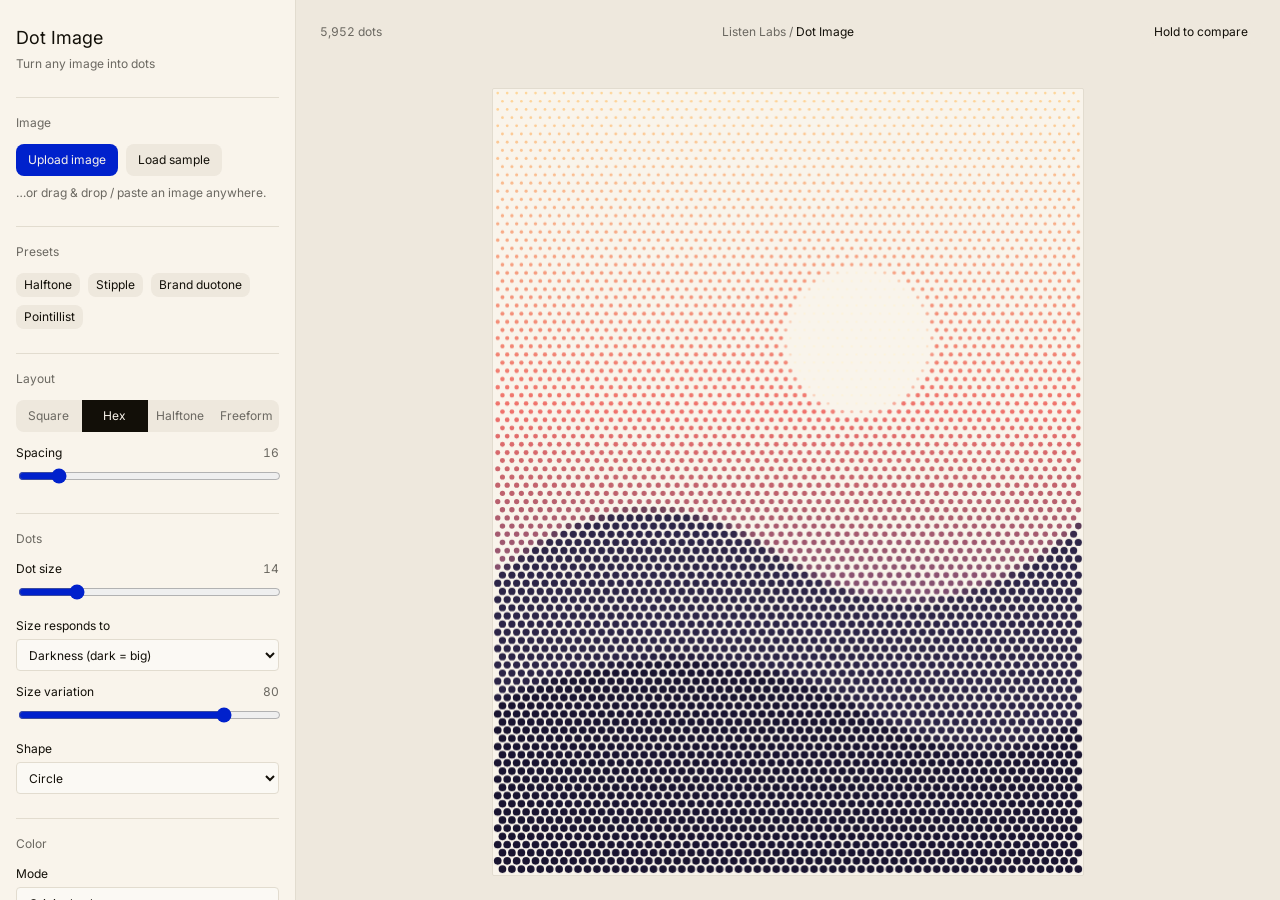
==== index.html @ 4ffbb8e3 "Reskin UI to Listen Labs brand guidelines (Paper theme) Apply brand tokens throughout: Paper light/d" ====
<!DOCTYPE html>
<html lang="en">
<head>
<meta charset="UTF-8">
<meta name="viewport" content="width=device-width, initial-scale=1.0">
<title>Dot Image — image dotification tool</title>
<link rel="preconnect" href="https://fonts.googleapis.com">
<link rel="preconnect" href="https://fonts.gstatic.com" crossorigin>
<link href="https://fonts.googleapis.com/css2?family=Inter&display=swap" rel="stylesheet">
<link rel="stylesheet" href="styles.css">
</head>
<body>
<div class="app">

  <aside class="sidebar">
    <header class="brand">
      <h1>Dot Image</h1>
      <p>Turn any image into dots</p>
    </header>

    <section class="group">
      <h2>Image</h2>
      <div class="row">
        <button id="uploadBtn" class="btn primary">Upload image</button>
        <button id="sampleBtn" class="btn">Load sample</button>
      </div>
      <p class="hint">…or drag &amp; drop / paste an image anywhere.</p>
      <input type="file" id="fileInput" accept="image/*" hidden>
    </section>

    <section class="group">
      <h2>Presets</h2>
      <div class="preset-row">
        <button class="btn chip" data-preset="halftone">Halftone</button>
        <button class="btn chip" data-preset="stipple">Stipple</button>
        <button class="btn chip" data-preset="duotone">Brand duotone</button>
        <button class="btn chip" data-preset="pointillist">Pointillist</button>
      </div>
    </section>

    <section class="group">
      <h2>Layout</h2>
      <div class="seg" id="layoutSeg">
        <button data-layout="square">Square</button>
        <button data-layout="hex" class="active">Hex</button>
        <button data-layout="halftone">Halftone</button>
        <button data-layout="scatter">Freeform</button>
      </div>

      <label class="control" data-show="square hex halftone">
        <span>Spacing <output id="spacingOut"></output></span>
        <input type="range" id="spacing" min="6" max="80" step="1">
      </label>

      <label class="control" data-show="halftone">
        <span>Grid angle <output id="angleOut"></output></span>
        <input type="range" id="angle" min="0" max="90" step="1">
      </label>

      <label class="control" data-show="scatter">
        <span>Dot count <output id="countOut"></output></span>
        <input type="range" id="count" min="200" max="50000" step="100">
      </label>

      <label class="control" data-show="scatter">
        <span>Min spacing <output id="minDistOut"></output></span>
        <input type="range" id="minDist" min="0" max="30" step="0.5">
      </label>

      <label class="check control" data-show="scatter">
        <input type="checkbox" id="importance" checked>
        <span>Density follows image (more dots in dark areas)</span>
      </label>

      <div class="row control" data-show="scatter">
        <label class="inline">Seed <input type="number" id="seed" min="1" max="99999" value="7"></label>
        <button id="shuffleBtn" class="btn">Shuffle</button>
      </div>
    </section>

    <section class="group">
      <h2>Dots</h2>
      <label class="control">
        <span>Dot size <output id="dotSizeOut"></output></span>
        <input type="range" id="dotSize" min="2" max="60" step="1">
      </label>

      <label class="control">
        <span>Size responds to</span>
        <select id="sizeMode">
          <option value="uniform">Nothing (uniform)</option>
          <option value="dark" selected>Darkness (dark = big)</option>
          <option value="light">Brightness (light = big)</option>
        </select>
      </label>

      <label class="control" id="sizeRangeWrap">
        <span>Size variation <output id="sizeRangeOut"></output></span>
        <input type="range" id="sizeRange" min="0" max="100" step="1">
      </label>

      <label class="control">
        <span>Shape</span>
        <select id="shape">
          <option value="circle" selected>Circle</option>
          <option value="square">Square</option>
        </select>
      </label>
    </section>

    <section class="group">
      <h2>Color</h2>
      <label class="control">
        <span>Mode</span>
        <select id="colorMode">
          <option value="original" selected>Original colors</option>
          <option value="limited">Limited palette (from image)</option>
          <option value="duotone">Duotone</option>
          <option value="tritone">Tritone</option>
          <option value="custom">Custom palette</option>
          <option value="mono">Monochrome</option>
        </select>
      </label>

      <label class="control" data-color="limited">
        <span>Palette size <output id="paletteSizeOut"></output></span>
        <input type="range" id="paletteSize" min="2" max="16" step="1">
      </label>

      <div class="row control" data-color="duotone tritone">
        <label class="swatch">Dark <input type="color" id="duoDark" value="#120F08"></label>
        <label class="swatch" data-color="tritone">Mid <input type="color" id="triMid" value="#0021CC"></label>
        <label class="swatch">Light <input type="color" id="duoLight" value="#F9F4EB"></label>
      </div>

      <label class="control" data-color="custom">
        <span>Palette colors <output id="customCountOut"></output></span>
        <input type="range" id="customCount" min="2" max="6" step="1">
      </label>
      <div class="row control" data-color="custom" id="customSwatches">
        <input type="color" value="#0021CC">
        <input type="color" value="#E5A119">
        <input type="color" value="#F9F4EB">
        <input type="color" value="#120F08">
        <input type="color" value="#14B84B">
        <input type="color" value="#CF6317">
      </div>

      <div class="row control" data-color="mono">
        <label class="swatch">Dot color <input type="color" id="monoColor" value="#120F08"></label>
      </div>

      <div class="row">
        <label class="swatch">Background <input type="color" id="bgColor" value="#F9F4EB"></label>
        <label class="check inline"><input type="checkbox" id="bgTransparent"> Transparent</label>
      </div>
    </section>

    <section class="group">
      <h2>Export</h2>
      <div class="row">
        <button id="exportSvg" class="btn">SVG</button>
        <select id="pngScale">
          <option value="1000">PNG 1000px</option>
          <option value="2000" selected>PNG 2000px</option>
          <option value="4000">PNG 4000px</option>
        </select>
        <button id="exportPng" class="btn">PNG</button>
      </div>
      <div class="row">
        <button id="copyBtn" class="btn">Copy image</button>
        <button id="exportWebm" class="btn">Animation (WebM)</button>
      </div>
      <p class="hint" id="exportStatus"></p>
    </section>
  </aside>

  <main class="stage" id="stage">
    <div class="brand-header">
      <span class="brand-prefix">Listen Labs /</span>
      <span class="brand-title"> Dot Image</span>
    </div>
    <span id="dotReadout">–</span>
    <button id="compareBtn" class="btn small">Hold to compare</button>
    <div class="canvas-wrap" id="canvasWrap">
      <canvas id="canvas"></canvas>
      <div class="drop-hint" id="dropHint">Drop an image here</div>
    </div>
  </main>

</div>
<script src="app.js"></script>
</body>
</html>
---- styles.css ----
/* Listen Labs brand — Paper theme tokens.
 * Inter 400 only; no letter-spacing, no all-caps, no shadows.
 * Spacing on a 4px even-number base; radius scale 0/2/4/8/12/16. */

:root {
  /* Paper — light */
  --content-primary: #120F08;
  --content-secondary: #6B6861;
  --content-disabled: #B6B4AF;
  --content-brand: #0021CC;
  --content-brand-contrast: #F9F4EB;
  --content-inverse-primary: #F9F4EB;
  --surface-highlight: #FBF9F4;
  --surface-primary: #F9F4EB;
  --surface-secondary: #EEE8DD;
  --surface-tertiary: #E2DCCF;
  --surface-inverse-primary: #120F08;
  --surface-brand-primary: #0021CC;
  --surface-brand-secondary: #D9DDF2;
}

@media (prefers-color-scheme: dark) {
  :root {
    /* Paper — dark */
    --content-primary: #F9F4EB;
    --content-secondary: #9E9B94;
    --content-disabled: #504E49;
    --content-brand: #3354FF;
    --content-inverse-primary: #120F08;
    --surface-highlight: #080603;
    --surface-primary: #130F06;
    --surface-secondary: #201C13;
    --surface-tertiary: #30291D;
    --surface-inverse-primary: #F9F4EB;
    --surface-brand-secondary: #131939;
  }
}

* { box-sizing: border-box; }

html, body {
  margin: 0;
  height: 100%;
  background: var(--surface-primary);
  color: var(--content-primary);
  font-family: 'Inter', sans-serif;
  font-weight: 400;
  font-size: 12px;
  line-height: 1.5;
}

h1, h2, h3, button, input, select, output, label {
  font-weight: 400;
}

.app {
  display: flex;
  height: 100vh;
}

/* ---------- Sidebar ---------- */

.sidebar {
  width: 296px;
  flex: none;
  overflow-y: auto;
  background: var(--surface-primary);
  border-right: 1px solid var(--surface-tertiary);
  padding: 24px 16px;
}

.brand h1 {
  margin: 0;
  font-size: 18px;
}
.brand p {
  margin: 4px 0 0;
  color: var(--content-secondary);
  font-size: 12px;
}

.group {
  margin-top: 24px;
  padding-top: 16px;
  border-top: 1px solid var(--surface-tertiary);
}
.group h2 {
  margin: 0 0 12px;
  font-size: 12px;
  color: var(--content-secondary);
}

.control { display: block; margin: 12px 0; }
.control > span {
  display: flex;
  justify-content: space-between;
  font-size: 12px;
  color: var(--content-primary);
  margin-bottom: 4px;
}
.control output { color: var(--content-secondary); font-variant-numeric: tabular-nums; }

input[type="range"] {
  width: 100%;
  height: 16px;
  accent-color: var(--content-brand);
}

select, input[type="number"] {
  width: 100%;
  height: 32px;
  background: var(--surface-highlight);
  color: var(--content-primary);
  border: 1px solid var(--surface-tertiary);
  border-radius: 4px;
  padding: 0 8px;
  font: inherit;
  font-size: 12px;
}
input[type="number"] { width: 72px; }

input[type="color"] {
  width: 32px;
  height: 24px;
  padding: 0;
  border: 1px solid var(--surface-tertiary);
  border-radius: 4px;
  background: var(--surface-highlight);
  cursor: pointer;
}

.row {
  display: flex;
  align-items: center;
  gap: 8px;
  margin: 8px 0;
  flex-wrap: wrap;
}

.check { display: flex; gap: 8px; align-items: flex-start; font-size: 12px; }
.check input { margin-top: 2px; accent-color: var(--content-brand); }
.inline { display: flex; align-items: center; gap: 8px; font-size: 12px; }

.swatch {
  display: flex;
  align-items: center;
  gap: 8px;
  font-size: 12px;
  color: var(--content-secondary);
}

.hint { color: var(--content-secondary); font-size: 12px; margin: 8px 0 0; }

.btn {
  height: 32px;
  background: var(--surface-secondary);
  color: var(--content-primary);
  border: none;
  border-radius: 8px;
  padding: 0 12px;
  font: inherit;
  font-size: 12px;
  cursor: pointer;
}
.btn:hover { background: var(--surface-tertiary); }
.btn.primary { background: var(--surface-brand-primary); color: var(--content-brand-contrast); }
.btn.primary:hover { background: var(--content-brand); }
.btn.small, .btn.chip { height: 24px; padding: 0 8px; }
.btn:disabled { color: var(--content-disabled); cursor: default; }

.preset-row { display: flex; flex-wrap: wrap; gap: 8px; }

/* segmented control */
.seg {
  display: flex;
  height: 32px;
  background: var(--surface-secondary);
  border-radius: 8px;
  overflow: hidden;
  margin-bottom: 8px;
}
.seg button {
  flex: 1;
  background: none;
  border: none;
  color: var(--content-secondary);
  padding: 0 4px;
  font: inherit;
  font-size: 12px;
  cursor: pointer;
}
.seg button.active {
  background: var(--surface-inverse-primary);
  color: var(--content-inverse-primary);
}

/* ---------- Stage ---------- */

.stage {
  position: relative;
  flex: 1;
  display: flex;
  flex-direction: column;
  min-width: 0;
  background: var(--surface-secondary);
  padding-top: 64px;
}

.brand-header {
  position: absolute;
  top: 24px;
  left: 0;
  right: 0;
  text-align: center;
  font-size: 12px;
  line-height: 16px;
  pointer-events: none;
}
.brand-header .brand-prefix { color: var(--content-secondary); }
.brand-header .brand-title { color: var(--content-primary); }

#dotReadout {
  position: absolute;
  top: 24px;
  left: 24px;
  color: var(--content-secondary);
  font-size: 12px;
  line-height: 16px;
  font-variant-numeric: tabular-nums;
}

#compareBtn {
  position: absolute;
  top: 20px;
  right: 24px;
}

.canvas-wrap {
  position: relative;
  flex: 1;
  display: flex;
  align-items: center;
  justify-content: center;
  overflow: hidden;
  padding: 24px;
}

#canvas {
  max-width: 100%;
  max-height: 100%;
  border: 1px solid var(--surface-tertiary);
  border-radius: 2px;
  /* checkerboard shows through when background is transparent */
  background:
    conic-gradient(var(--surface-secondary) 0 25%, var(--surface-tertiary) 0 50%,
                   var(--surface-secondary) 0 75%, var(--surface-tertiary) 0) 0 0 / 20px 20px;
}

.drop-hint {
  position: absolute;
  inset: 24px;
  display: none;
  align-items: center;
  justify-content: center;
  border: 1px dashed var(--content-brand);
  border-radius: 8px;
  background: var(--surface-brand-secondary);
  color: var(--content-brand);
  font-size: 16px;
  pointer-events: none;
}
.canvas-wrap.dragover .drop-hint { display: flex; }

@media (max-width: 760px) {
  .app { flex-direction: column; }
  .sidebar { width: 100%; max-height: 45vh; order: 2; border-right: none; border-top: 1px solid var(--surface-tertiary); }
  .stage { order: 1; height: 55vh; }
}
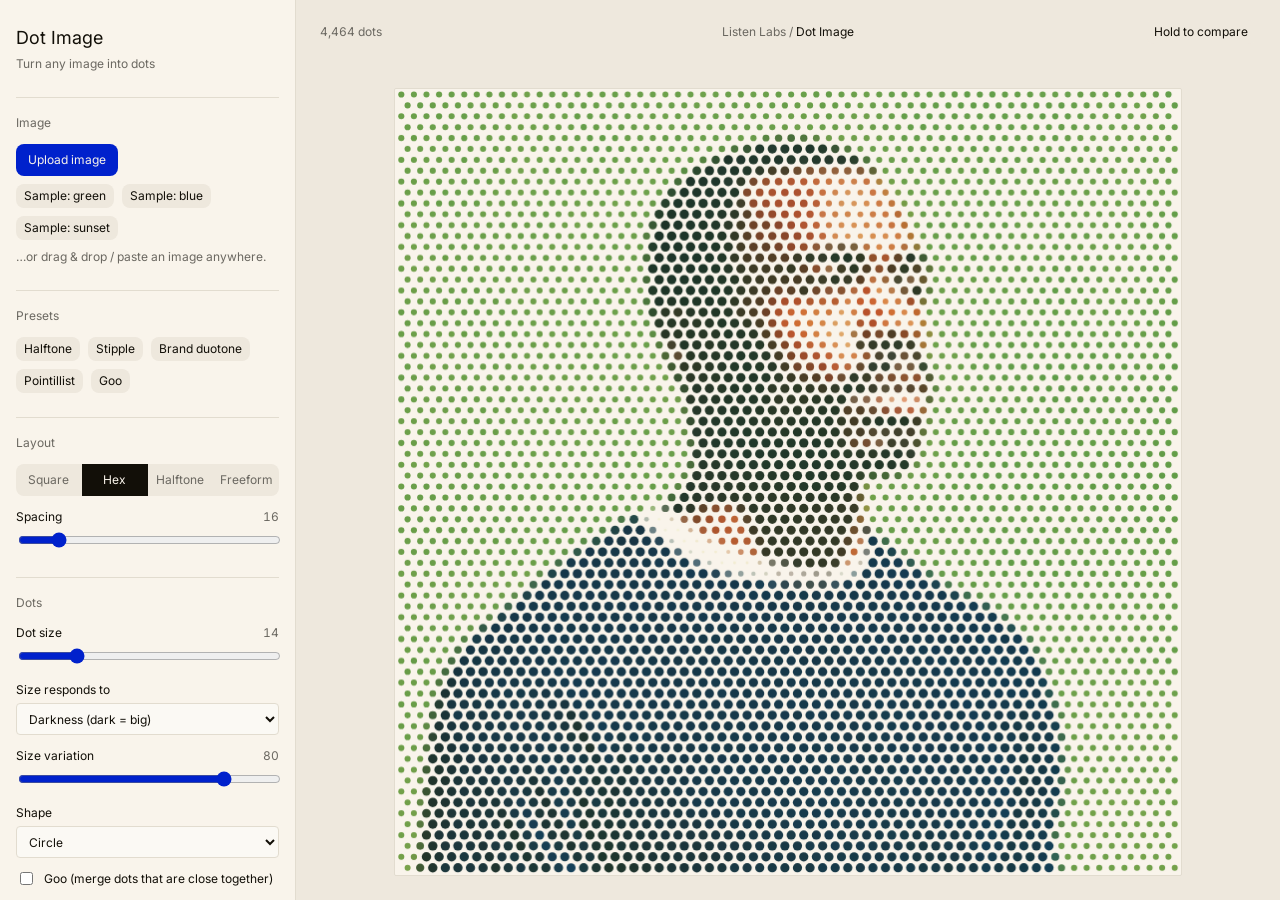
==== commit 009d8415: "Add Goo mode that merges nearby dots, plus sample portraits Goo joins dots closer than a "reach" gap" ====
--- a/index.html
+++ b/index.html
@@ -22,7 +22,11 @@
       <h2>Image</h2>
       <div class="row">
         <button id="uploadBtn" class="btn primary">Upload image</button>
-        <button id="sampleBtn" class="btn">Load sample</button>
+      </div>
+      <div class="preset-row">
+        <button class="btn chip" data-sample="samples/portrait-green.webp">Sample: green</button>
+        <button class="btn chip" data-sample="samples/portrait-blue.webp">Sample: blue</button>
+        <button class="btn chip" id="sampleBtn">Sample: sunset</button>
       </div>
       <p class="hint">…or drag &amp; drop / paste an image anywhere.</p>
       <input type="file" id="fileInput" accept="image/*" hidden>
@@ -35,6 +39,7 @@
         <button class="btn chip" data-preset="stipple">Stipple</button>
         <button class="btn chip" data-preset="duotone">Brand duotone</button>
         <button class="btn chip" data-preset="pointillist">Pointillist</button>
+        <button class="btn chip" data-preset="goo">Goo</button>
       </div>
     </section>
 
@@ -105,6 +110,16 @@
           <option value="circle" selected>Circle</option>
           <option value="square">Square</option>
         </select>
+      </label>
+
+      <label class="check control">
+        <input type="checkbox" id="goo">
+        <span>Goo (merge dots that are close together)</span>
+      </label>
+
+      <label class="control" id="gooReachWrap">
+        <span>Goo reach <output id="gooReachOut"></output></span>
+        <input type="range" id="gooReach" min="0" max="100" step="1">
       </label>
     </section>
 
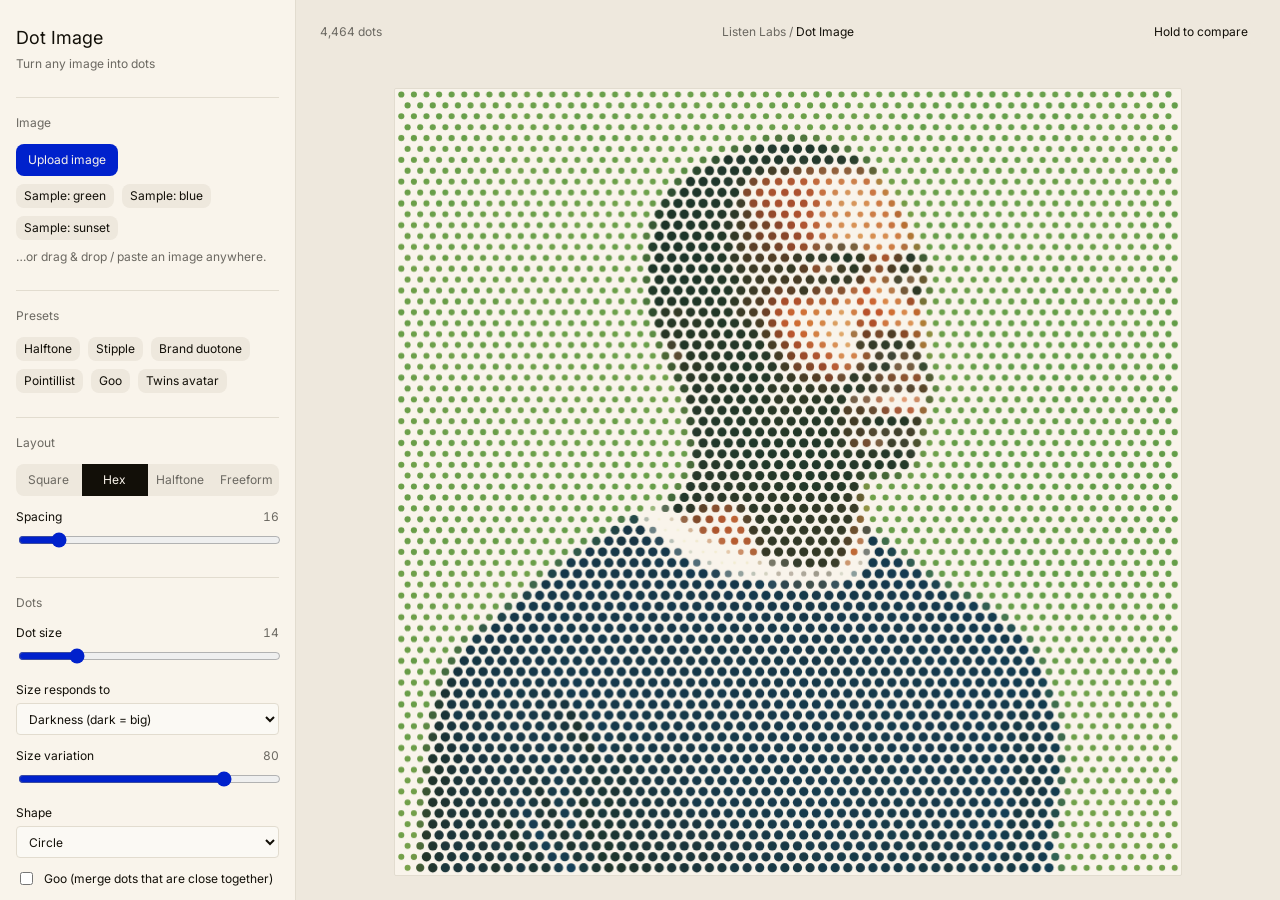
==== commit 2d22af7f: "Add Twins avatar preset and highlight the active preset Twins avatar: large hex dots in a smooth duo" ====
--- a/index.html
+++ b/index.html
@@ -40,6 +40,7 @@
         <button class="btn chip" data-preset="duotone">Brand duotone</button>
         <button class="btn chip" data-preset="pointillist">Pointillist</button>
         <button class="btn chip" data-preset="goo">Goo</button>
+        <button class="btn chip" data-preset="twins">Twins avatar</button>
       </div>
     </section>
 
--- a/styles.css
+++ b/styles.css
@@ -165,6 +165,7 @@
 .btn:hover { background: var(--surface-tertiary); }
 .btn.primary { background: var(--surface-brand-primary); color: var(--content-brand-contrast); }
 .btn.primary:hover { background: var(--content-brand); }
+.btn.chip.active { background: var(--surface-brand-primary); color: var(--content-brand-contrast); }
 .btn.small, .btn.chip { height: 24px; padding: 0 8px; }
 .btn:disabled { color: var(--content-disabled); cursor: default; }
 
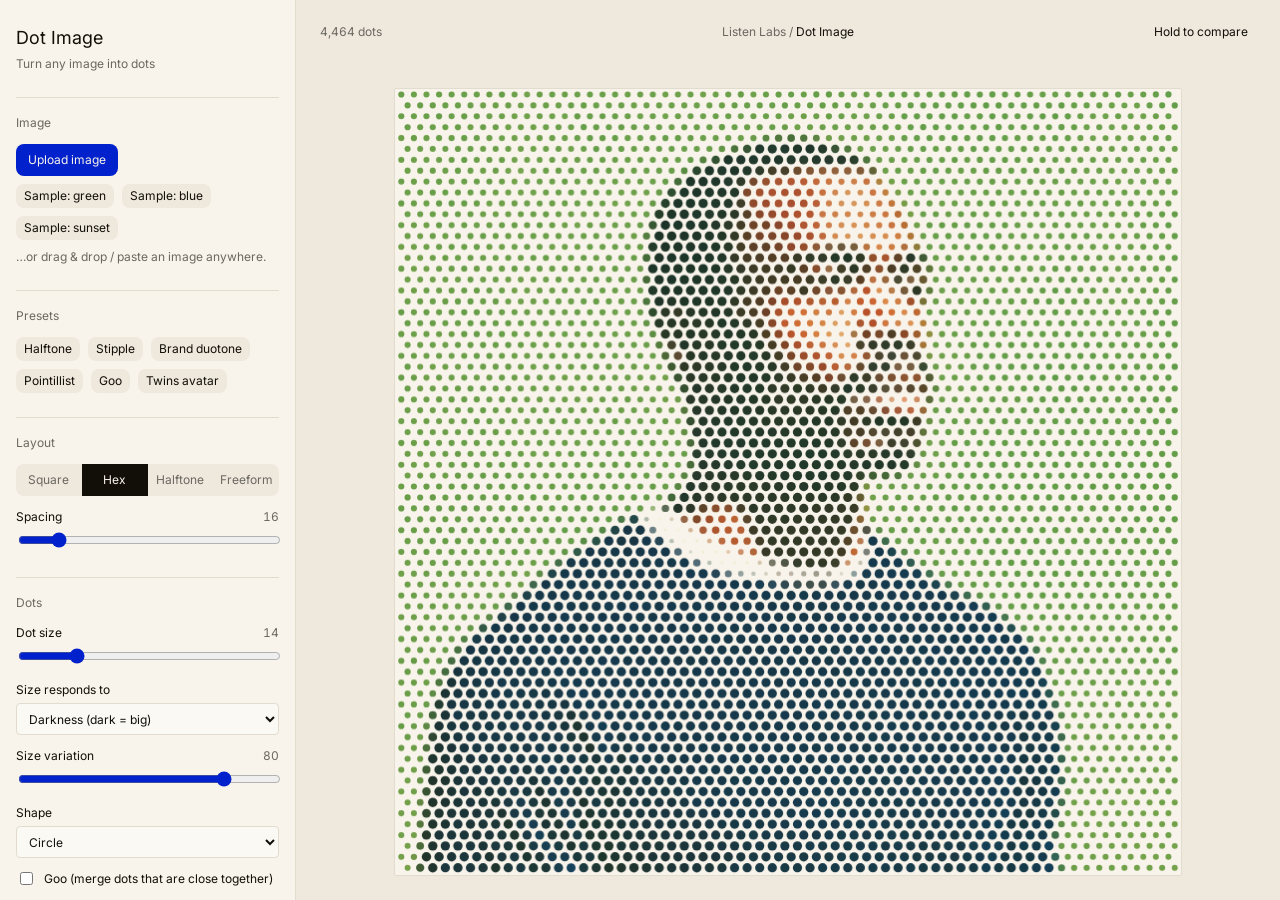
==== commit 95fe2005: "Shorten the Twins avatar locked hint Co-Authored-By: Claude Opus 5.5 <noreply@anthropic.com>" ====
--- a/index.html
+++ b/index.html
@@ -42,9 +42,10 @@
         <button class="btn chip" data-preset="goo">Goo</button>
         <button class="btn chip" data-preset="twins">Twins avatar</button>
       </div>
-    </section>
-
-    <section class="group">
+      <p class="hint" id="lockedHint">Twins avatar settings are fixed so every avatar matches.</p>
+    </section>
+
+    <section class="group" data-tunable>
       <h2>Layout</h2>
       <div class="seg" id="layoutSeg">
         <button data-layout="square">Square</button>
@@ -84,7 +85,7 @@
       </div>
     </section>
 
-    <section class="group">
+    <section class="group" data-tunable>
       <h2>Dots</h2>
       <label class="control">
         <span>Dot size <output id="dotSizeOut"></output></span>
@@ -124,7 +125,7 @@
       </label>
     </section>
 
-    <section class="group">
+    <section class="group" data-tunable>
       <h2>Color</h2>
       <label class="control">
         <span>Mode</span>
--- a/styles.css
+++ b/styles.css
@@ -151,6 +151,11 @@
 
 .hint { color: var(--content-secondary); font-size: 12px; margin: 8px 0 0; }
 
+/* locked presets hide every tuning control */
+#lockedHint { display: none; }
+body.locked #lockedHint { display: block; }
+body.locked [data-tunable] { display: none; }
+
 .btn {
   height: 32px;
   background: var(--surface-secondary);
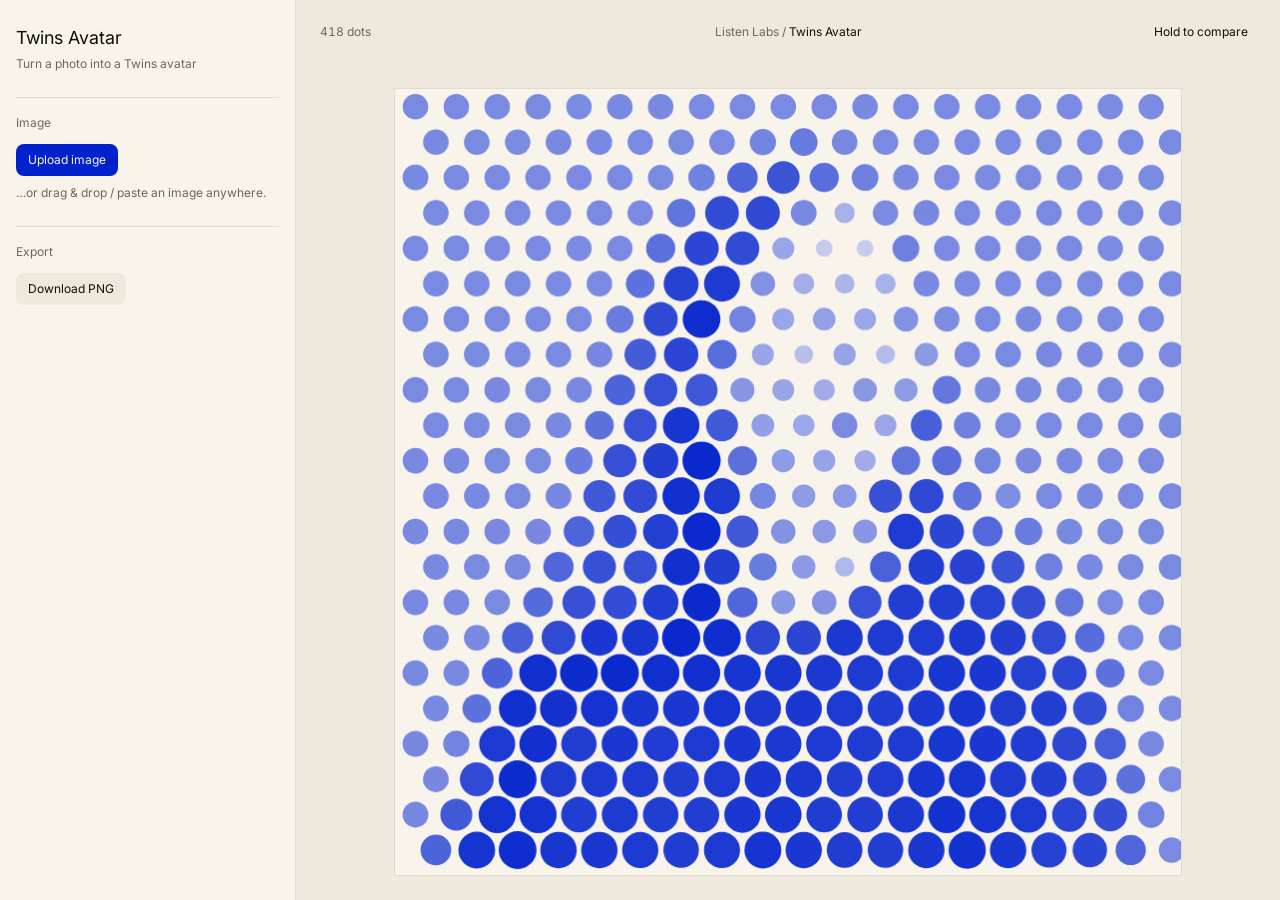
==== commit 99c9ca61: "Turn the tool into a single-purpose Twins Avatar maker The page now has only upload and one PNG expo" ====
--- a/index.html
+++ b/index.html
@@ -3,7 +3,7 @@
 <head>
 <meta charset="UTF-8">
 <meta name="viewport" content="width=device-width, initial-scale=1.0">
-<title>Dot Image — image dotification tool</title>
+<title>Twins Avatar</title>
 <link rel="preconnect" href="https://fonts.googleapis.com">
 <link rel="preconnect" href="https://fonts.gstatic.com" crossorigin>
 <link href="https://fonts.googleapis.com/css2?family=Inter&display=swap" rel="stylesheet">
@@ -14,8 +14,8 @@
 
   <aside class="sidebar">
     <header class="brand">
-      <h1>Dot Image</h1>
-      <p>Turn any image into dots</p>
+      <h1>Twins Avatar</h1>
+      <p>Turn a photo into a Twins avatar</p>
     </header>
 
     <section class="group">
@@ -23,170 +23,14 @@
       <div class="row">
         <button id="uploadBtn" class="btn primary">Upload image</button>
       </div>
-      <div class="preset-row">
-        <button class="btn chip" data-sample="samples/portrait-green.webp">Sample: green</button>
-        <button class="btn chip" data-sample="samples/portrait-blue.webp">Sample: blue</button>
-        <button class="btn chip" id="sampleBtn">Sample: sunset</button>
-      </div>
       <p class="hint">…or drag &amp; drop / paste an image anywhere.</p>
       <input type="file" id="fileInput" accept="image/*" hidden>
     </section>
 
     <section class="group">
-      <h2>Presets</h2>
-      <div class="preset-row">
-        <button class="btn chip" data-preset="halftone">Halftone</button>
-        <button class="btn chip" data-preset="stipple">Stipple</button>
-        <button class="btn chip" data-preset="duotone">Brand duotone</button>
-        <button class="btn chip" data-preset="pointillist">Pointillist</button>
-        <button class="btn chip" data-preset="goo">Goo</button>
-        <button class="btn chip" data-preset="twins">Twins avatar</button>
-      </div>
-      <p class="hint" id="lockedHint">Twins avatar settings are fixed so every avatar matches.</p>
-    </section>
-
-    <section class="group" data-tunable>
-      <h2>Layout</h2>
-      <div class="seg" id="layoutSeg">
-        <button data-layout="square">Square</button>
-        <button data-layout="hex" class="active">Hex</button>
-        <button data-layout="halftone">Halftone</button>
-        <button data-layout="scatter">Freeform</button>
-      </div>
-
-      <label class="control" data-show="square hex halftone">
-        <span>Spacing <output id="spacingOut"></output></span>
-        <input type="range" id="spacing" min="6" max="80" step="1">
-      </label>
-
-      <label class="control" data-show="halftone">
-        <span>Grid angle <output id="angleOut"></output></span>
-        <input type="range" id="angle" min="0" max="90" step="1">
-      </label>
-
-      <label class="control" data-show="scatter">
-        <span>Dot count <output id="countOut"></output></span>
-        <input type="range" id="count" min="200" max="50000" step="100">
-      </label>
-
-      <label class="control" data-show="scatter">
-        <span>Min spacing <output id="minDistOut"></output></span>
-        <input type="range" id="minDist" min="0" max="30" step="0.5">
-      </label>
-
-      <label class="check control" data-show="scatter">
-        <input type="checkbox" id="importance" checked>
-        <span>Density follows image (more dots in dark areas)</span>
-      </label>
-
-      <div class="row control" data-show="scatter">
-        <label class="inline">Seed <input type="number" id="seed" min="1" max="99999" value="7"></label>
-        <button id="shuffleBtn" class="btn">Shuffle</button>
-      </div>
-    </section>
-
-    <section class="group" data-tunable>
-      <h2>Dots</h2>
-      <label class="control">
-        <span>Dot size <output id="dotSizeOut"></output></span>
-        <input type="range" id="dotSize" min="2" max="60" step="1">
-      </label>
-
-      <label class="control">
-        <span>Size responds to</span>
-        <select id="sizeMode">
-          <option value="uniform">Nothing (uniform)</option>
-          <option value="dark" selected>Darkness (dark = big)</option>
-          <option value="light">Brightness (light = big)</option>
-        </select>
-      </label>
-
-      <label class="control" id="sizeRangeWrap">
-        <span>Size variation <output id="sizeRangeOut"></output></span>
-        <input type="range" id="sizeRange" min="0" max="100" step="1">
-      </label>
-
-      <label class="control">
-        <span>Shape</span>
-        <select id="shape">
-          <option value="circle" selected>Circle</option>
-          <option value="square">Square</option>
-        </select>
-      </label>
-
-      <label class="check control">
-        <input type="checkbox" id="goo">
-        <span>Goo (merge dots that are close together)</span>
-      </label>
-
-      <label class="control" id="gooReachWrap">
-        <span>Goo reach <output id="gooReachOut"></output></span>
-        <input type="range" id="gooReach" min="0" max="100" step="1">
-      </label>
-    </section>
-
-    <section class="group" data-tunable>
-      <h2>Color</h2>
-      <label class="control">
-        <span>Mode</span>
-        <select id="colorMode">
-          <option value="original" selected>Original colors</option>
-          <option value="limited">Limited palette (from image)</option>
-          <option value="duotone">Duotone</option>
-          <option value="tritone">Tritone</option>
-          <option value="custom">Custom palette</option>
-          <option value="mono">Monochrome</option>
-        </select>
-      </label>
-
-      <label class="control" data-color="limited">
-        <span>Palette size <output id="paletteSizeOut"></output></span>
-        <input type="range" id="paletteSize" min="2" max="16" step="1">
-      </label>
-
-      <div class="row control" data-color="duotone tritone">
-        <label class="swatch">Dark <input type="color" id="duoDark" value="#120F08"></label>
-        <label class="swatch" data-color="tritone">Mid <input type="color" id="triMid" value="#0021CC"></label>
-        <label class="swatch">Light <input type="color" id="duoLight" value="#F9F4EB"></label>
-      </div>
-
-      <label class="control" data-color="custom">
-        <span>Palette colors <output id="customCountOut"></output></span>
-        <input type="range" id="customCount" min="2" max="6" step="1">
-      </label>
-      <div class="row control" data-color="custom" id="customSwatches">
-        <input type="color" value="#0021CC">
-        <input type="color" value="#E5A119">
-        <input type="color" value="#F9F4EB">
-        <input type="color" value="#120F08">
-        <input type="color" value="#14B84B">
-        <input type="color" value="#CF6317">
-      </div>
-
-      <div class="row control" data-color="mono">
-        <label class="swatch">Dot color <input type="color" id="monoColor" value="#120F08"></label>
-      </div>
-
-      <div class="row">
-        <label class="swatch">Background <input type="color" id="bgColor" value="#F9F4EB"></label>
-        <label class="check inline"><input type="checkbox" id="bgTransparent"> Transparent</label>
-      </div>
-    </section>
-
-    <section class="group">
       <h2>Export</h2>
       <div class="row">
-        <button id="exportSvg" class="btn">SVG</button>
-        <select id="pngScale">
-          <option value="1000">PNG 1000px</option>
-          <option value="2000" selected>PNG 2000px</option>
-          <option value="4000">PNG 4000px</option>
-        </select>
-        <button id="exportPng" class="btn">PNG</button>
-      </div>
-      <div class="row">
-        <button id="copyBtn" class="btn">Copy image</button>
-        <button id="exportWebm" class="btn">Animation (WebM)</button>
+        <button id="exportPng" class="btn">Download PNG</button>
       </div>
       <p class="hint" id="exportStatus"></p>
     </section>
@@ -195,7 +39,7 @@
   <main class="stage" id="stage">
     <div class="brand-header">
       <span class="brand-prefix">Listen Labs /</span>
-      <span class="brand-title"> Dot Image</span>
+      <span class="brand-title"> Twins Avatar</span>
     </div>
     <span id="dotReadout">–</span>
     <button id="compareBtn" class="btn small">Hold to compare</button>
--- a/styles.css
+++ b/styles.css
@@ -151,10 +151,6 @@
 
 .hint { color: var(--content-secondary); font-size: 12px; margin: 8px 0 0; }
 
-/* locked presets hide every tuning control */
-#lockedHint { display: none; }
-body.locked #lockedHint { display: block; }
-body.locked [data-tunable] { display: none; }
 
 .btn {
   height: 32px;
@@ -170,7 +166,6 @@
 .btn:hover { background: var(--surface-tertiary); }
 .btn.primary { background: var(--surface-brand-primary); color: var(--content-brand-contrast); }
 .btn.primary:hover { background: var(--content-brand); }
-.btn.chip.active { background: var(--surface-brand-primary); color: var(--content-brand-contrast); }
 .btn.small, .btn.chip { height: 24px; padding: 0 8px; }
 .btn:disabled { color: var(--content-disabled); cursor: default; }
 
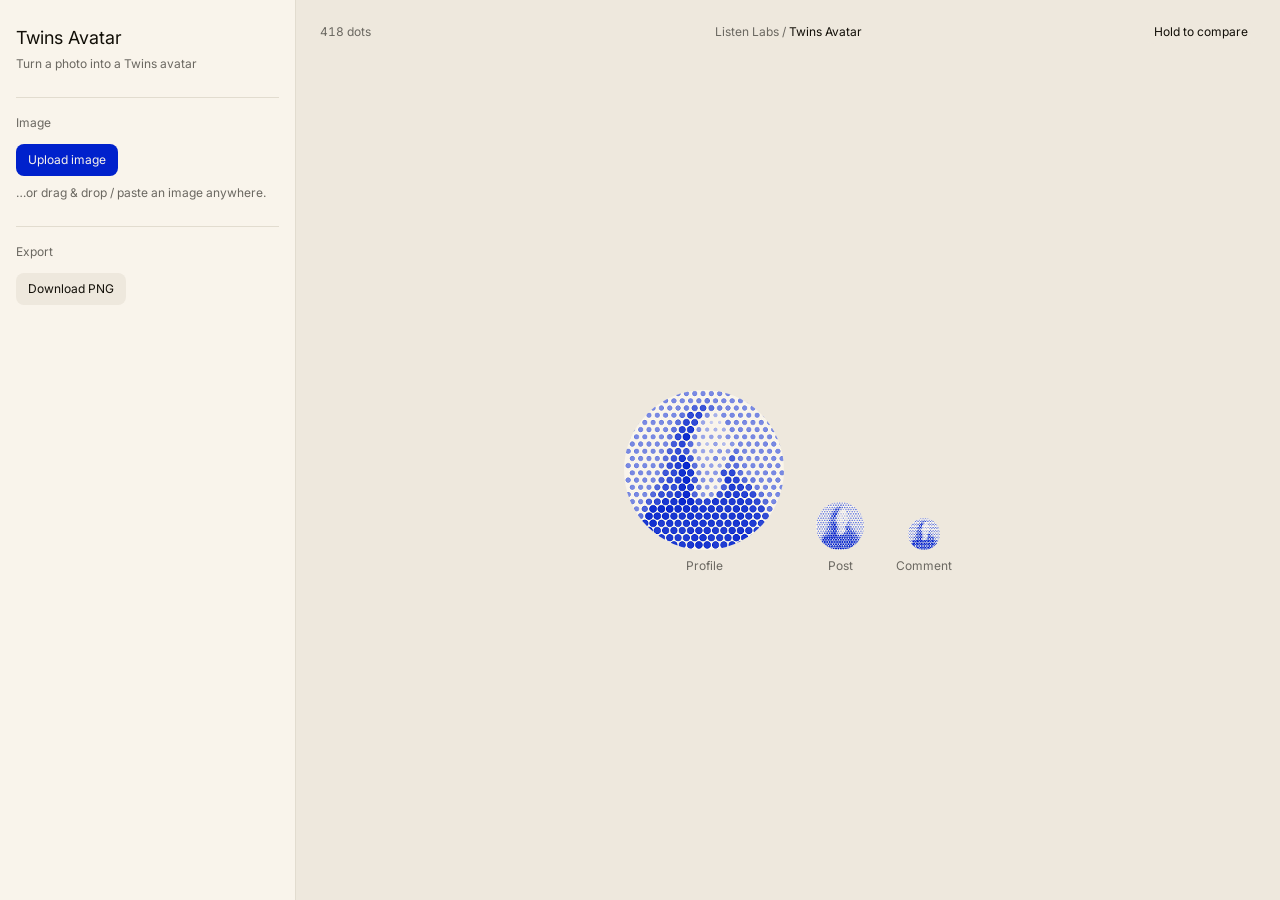
==== commit 7039f511: "Preview avatars at LinkedIn sizes instead of full size The dots only read as a face when small, so t" ====
--- a/index.html
+++ b/index.html
@@ -7,7 +7,7 @@
 <link rel="preconnect" href="https://fonts.googleapis.com">
 <link rel="preconnect" href="https://fonts.gstatic.com" crossorigin>
 <link href="https://fonts.googleapis.com/css2?family=Inter&display=swap" rel="stylesheet">
-<link rel="stylesheet" href="styles.css">
+<link rel="stylesheet" href="styles.css?v=3">
 </head>
 <body>
 <div class="app">
@@ -44,12 +44,25 @@
     <span id="dotReadout">–</span>
     <button id="compareBtn" class="btn small">Hold to compare</button>
     <div class="canvas-wrap" id="canvasWrap">
-      <canvas id="canvas"></canvas>
+      <div class="avatar-previews">
+        <figure>
+          <canvas class="avatar" data-size="160"></canvas>
+          <figcaption>Profile</figcaption>
+        </figure>
+        <figure>
+          <canvas class="avatar" data-size="48"></canvas>
+          <figcaption>Post</figcaption>
+        </figure>
+        <figure>
+          <canvas class="avatar" data-size="32"></canvas>
+          <figcaption>Comment</figcaption>
+        </figure>
+      </div>
       <div class="drop-hint" id="dropHint">Drop an image here</div>
     </div>
   </main>
 
 </div>
-<script src="app.js"></script>
+<script src="app.js?v=3"></script>
 </body>
 </html>
--- a/styles.css
+++ b/styles.css
@@ -246,16 +246,20 @@
   padding: 24px;
 }
 
-#canvas {
-  max-width: 100%;
-  max-height: 100%;
-  border: 1px solid var(--surface-tertiary);
-  border-radius: 2px;
-  /* checkerboard shows through when background is transparent */
-  background:
-    conic-gradient(var(--surface-secondary) 0 25%, var(--surface-tertiary) 0 50%,
-                   var(--surface-secondary) 0 75%, var(--surface-tertiary) 0) 0 0 / 20px 20px;
-}
+.avatar-previews {
+  display: flex;
+  align-items: flex-end;
+  gap: 32px;
+}
+.avatar-previews figure {
+  margin: 0;
+  display: flex;
+  flex-direction: column;
+  align-items: center;
+  gap: 8px;
+}
+.avatar-previews figcaption { color: var(--content-secondary); font-size: 12px; line-height: 16px; }
+.avatar { border-radius: 50%; display: block; }
 
 .drop-hint {
   position: absolute;
